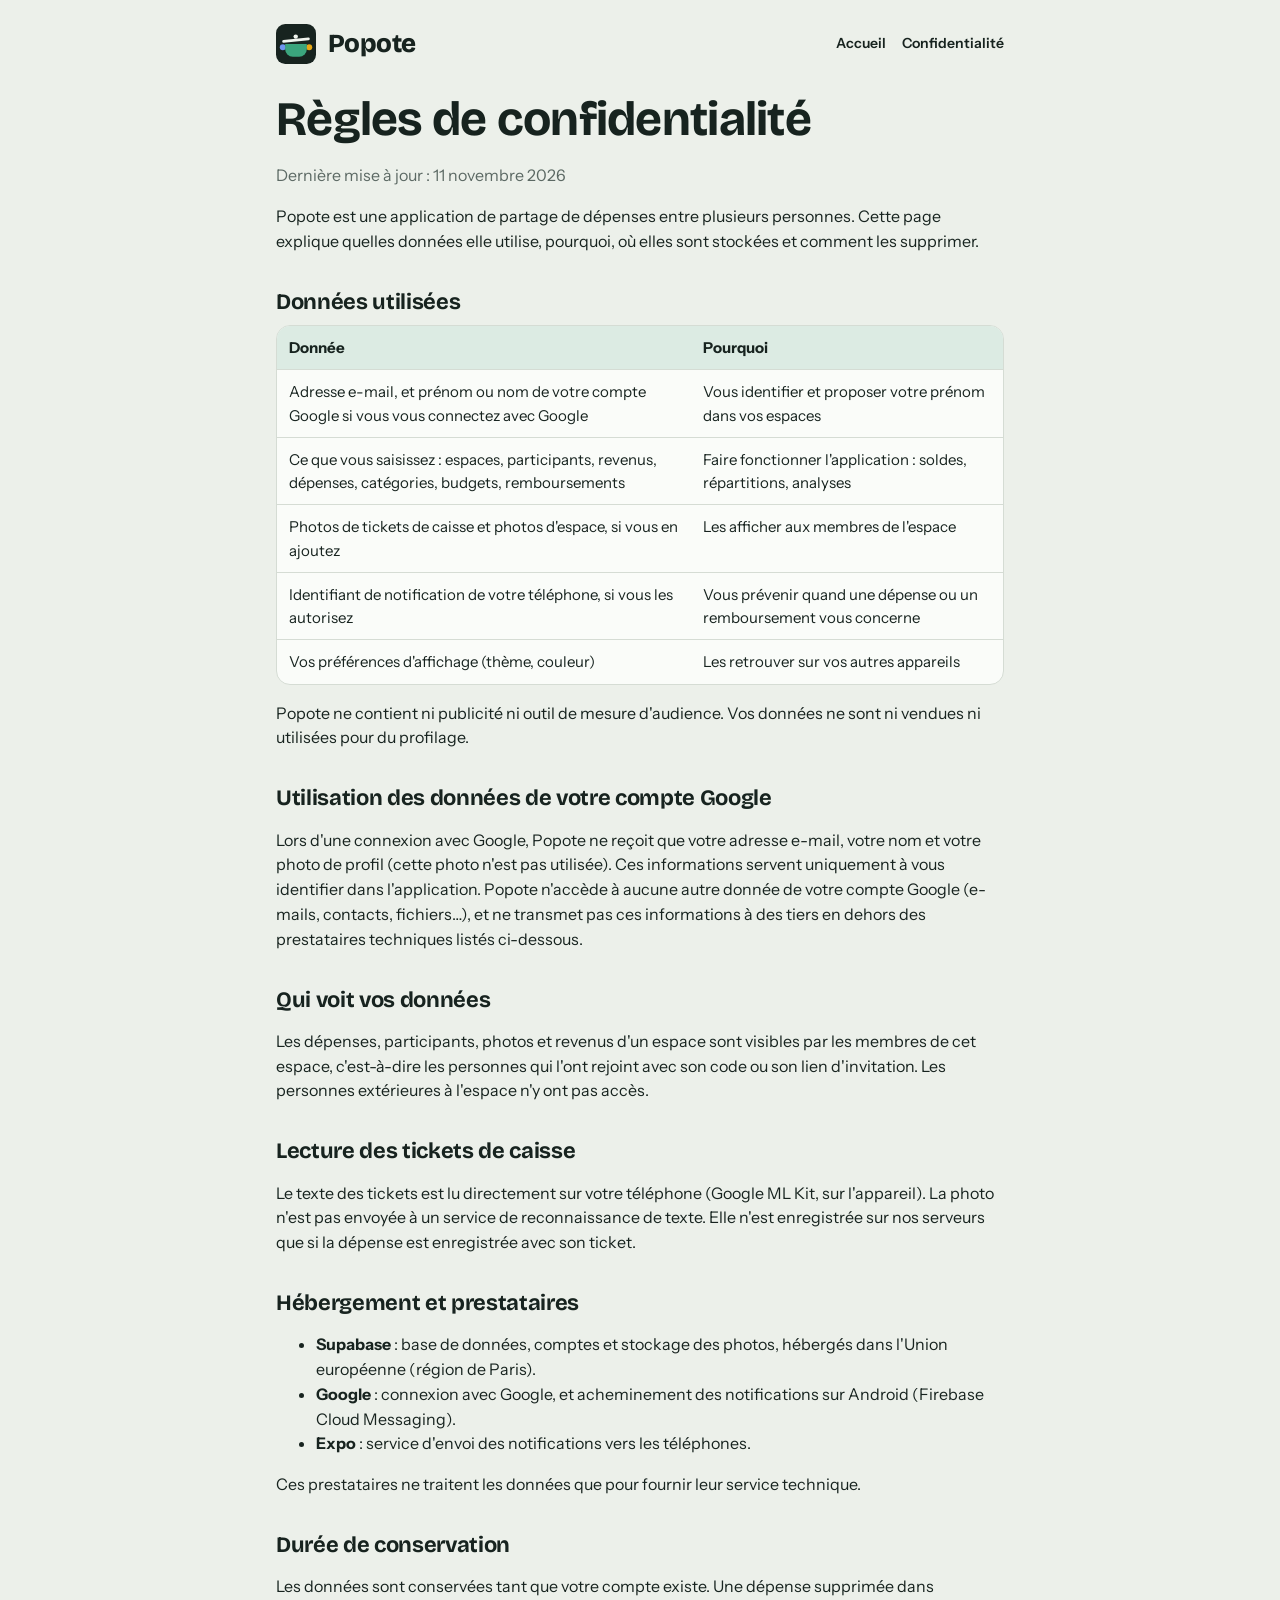
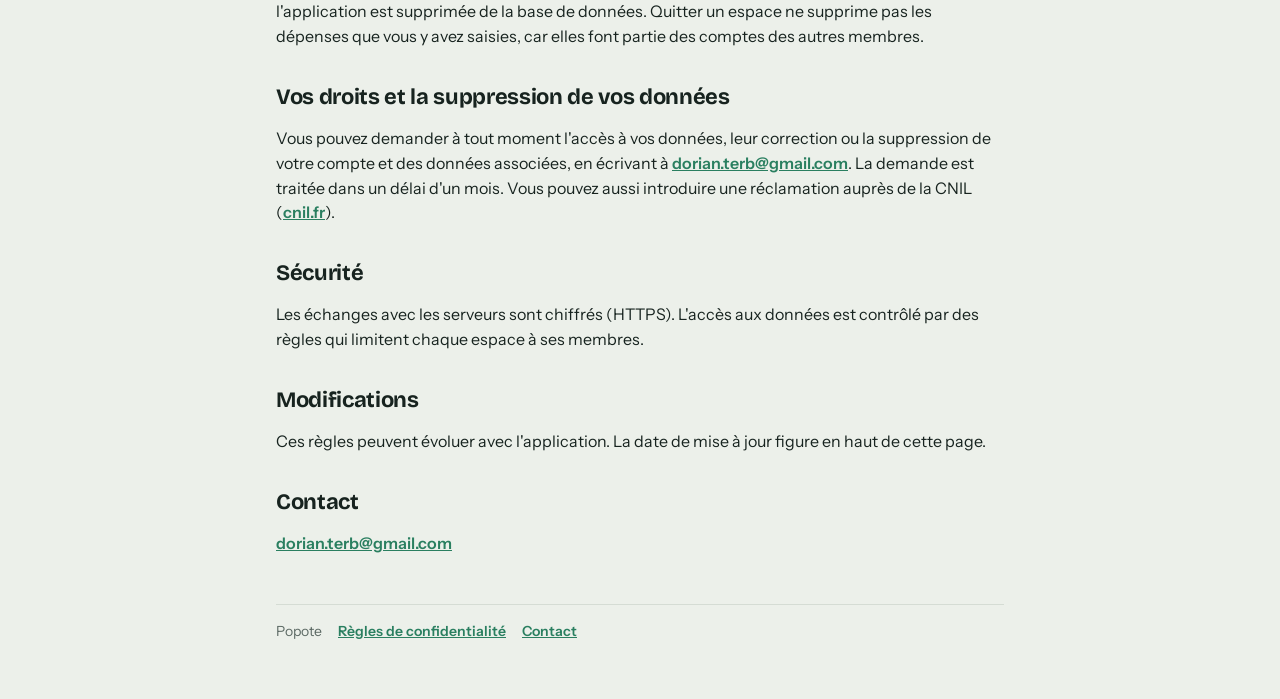
==== confidentialite.html @ c0b5ee0b "Pages d'accueil et de confidentialité de Popote" ====
<!doctype html>
<html lang="fr">
<head><meta charset="utf-8"><meta name="viewport" content="width=device-width, initial-scale=1"><link rel="icon" href="favicon.svg"><link rel="preconnect" href="https://fonts.googleapis.com"><link rel="preconnect" href="https://fonts.gstatic.com" crossorigin><link href="https://fonts.googleapis.com/css2?family=Bricolage+Grotesque:opsz,wght@12..96,700;12..96,800&family=Instrument+Sans:wght@400;600&display=swap" rel="stylesheet"><link rel="stylesheet" href="style.css">
<title>Confidentialité · Popote</title>
<meta name="description" content="Règles de confidentialité de l'application Popote.">
</head>
<body><div class="wrap">
<header class="top"><a href="./"><svg width="40" height="40" viewBox="0 0 100 100" aria-hidden="true"><rect width="100" height="100" rx="23" fill="#17231F"/><circle cx="17" cy="58" r="7.5" fill="#6F95EE"/><circle cx="83" cy="58" r="7.5" fill="#E8A917"/><path d="M23 50h54v13a19 19 0 0 1-19 19H42a19 19 0 0 1-19-19z" fill="#3BA57D"/><path d="M19 43.5L81 37" stroke="#F1F5EF" stroke-width="7" stroke-linecap="round"/><circle cx="49.3" cy="31.5" r="5.5" fill="#F1F5EF"/></svg><span class="brand">Popote</span></a><nav><a href="./">Accueil</a><a href="confidentialite.html">Confidentialité</a></nav></header>
<main>
<h1>Règles de confidentialité</h1>
<p class="muted">Dernière mise à jour : 11 novembre 2026</p>
<p>Popote est une application de partage de dépenses entre plusieurs personnes. Cette page explique quelles données elle utilise, pourquoi, où elles sont stockées et comment les supprimer.</p>

<h2>Données utilisées</h2>
<table>
<thead><tr><th>Donnée</th><th>Pourquoi</th></tr></thead>
<tbody>
<tr><td>Adresse e-mail, et prénom ou nom de votre compte Google si vous vous connectez avec Google</td><td>Vous identifier et proposer votre prénom dans vos espaces</td></tr>
<tr><td>Ce que vous saisissez : espaces, participants, revenus, dépenses, catégories, budgets, remboursements</td><td>Faire fonctionner l'application : soldes, répartitions, analyses</td></tr>
<tr><td>Photos de tickets de caisse et photos d'espace, si vous en ajoutez</td><td>Les afficher aux membres de l'espace</td></tr>
<tr><td>Identifiant de notification de votre téléphone, si vous les autorisez</td><td>Vous prévenir quand une dépense ou un remboursement vous concerne</td></tr>
<tr><td>Vos préférences d'affichage (thème, couleur)</td><td>Les retrouver sur vos autres appareils</td></tr>
</tbody>
</table>
<p>Popote ne contient ni publicité ni outil de mesure d'audience. Vos données ne sont ni vendues ni utilisées pour du profilage.</p>

<h2>Utilisation des données de votre compte Google</h2>
<p>Lors d'une connexion avec Google, Popote ne reçoit que votre adresse e-mail, votre nom et votre photo de profil (cette photo n'est pas utilisée). Ces informations servent uniquement à vous identifier dans l'application. Popote n'accède à aucune autre donnée de votre compte Google (e-mails, contacts, fichiers…), et ne transmet pas ces informations à des tiers en dehors des prestataires techniques listés ci-dessous.</p>

<h2>Qui voit vos données</h2>
<p>Les dépenses, participants, photos et revenus d'un espace sont visibles par les membres de cet espace, c'est-à-dire les personnes qui l'ont rejoint avec son code ou son lien d'invitation. Les personnes extérieures à l'espace n'y ont pas accès.</p>

<h2>Lecture des tickets de caisse</h2>
<p>Le texte des tickets est lu directement sur votre téléphone (Google ML Kit, sur l'appareil). La photo n'est pas envoyée à un service de reconnaissance de texte. Elle n'est enregistrée sur nos serveurs que si la dépense est enregistrée avec son ticket.</p>

<h2>Hébergement et prestataires</h2>
<ul>
<li><strong>Supabase</strong> : base de données, comptes et stockage des photos, hébergés dans l'Union européenne (région de Paris).</li>
<li><strong>Google</strong> : connexion avec Google, et acheminement des notifications sur Android (Firebase Cloud Messaging).</li>
<li><strong>Expo</strong> : service d'envoi des notifications vers les téléphones.</li>
</ul>
<p>Ces prestataires ne traitent les données que pour fournir leur service technique.</p>

<h2>Durée de conservation</h2>
<p>Les données sont conservées tant que votre compte existe. Une dépense supprimée dans l'application est supprimée de la base de données. Quitter un espace ne supprime pas les dépenses que vous y avez saisies, car elles font partie des comptes des autres membres.</p>

<h2>Vos droits et la suppression de vos données</h2>
<p>Vous pouvez demander à tout moment l'accès à vos données, leur correction ou la suppression de votre compte et des données associées, en écrivant à <a href="mailto:dorian.terb@gmail.com">dorian.terb@gmail.com</a>. La demande est traitée dans un délai d'un mois. Vous pouvez aussi introduire une réclamation auprès de la CNIL (<a href="https://www.cnil.fr">cnil.fr</a>).</p>

<h2>Sécurité</h2>
<p>Les échanges avec les serveurs sont chiffrés (HTTPS). L'accès aux données est contrôlé par des règles qui limitent chaque espace à ses membres.</p>

<h2>Modifications</h2>
<p>Ces règles peuvent évoluer avec l'application. La date de mise à jour figure en haut de cette page.</p>

<h2>Contact</h2>
<p><a href="mailto:dorian.terb@gmail.com">dorian.terb@gmail.com</a></p>
</main>
<footer><span>Popote</span><a href="confidentialite.html">Règles de confidentialité</a><a href="mailto:dorian.terb@gmail.com">Contact</a></footer>
</div></body></html>
---- style.css ----
:root{--bg:#ECF0EA;--surface:#FAFCF9;--ink:#17231F;--muted:#5C6964;--line:#D5DCD4;--mix:#2A7F60;--mix-soft:#DCEBE3;--hero:#17231F;--hero-ink:#F1F5EF;--accent:#E8A917;--a:#2B59C3}
@media (prefers-color-scheme:dark){:root{--bg:#0F1513;--surface:#18201D;--ink:#E8EEEA;--muted:#95A49D;--line:#2A3531;--mix:#5DC19A;--mix-soft:#1D3229;--hero:#22302A;--hero-ink:#EDF3EF;--accent:#F0C24E;--a:#8EADF6}}
*{box-sizing:border-box}
html{-webkit-text-size-adjust:100%}
body{margin:0;background:var(--bg);color:var(--ink);font-family:"Instrument Sans",system-ui,-apple-system,"Segoe UI",sans-serif;font-size:16px;line-height:1.55}
a{color:var(--mix);font-weight:600}
.wrap{max-width:760px;margin:0 auto;padding:24px 16px 56px}
header.top{display:flex;align-items:center;gap:12px;margin-bottom:28px}
header.top a{text-decoration:none;color:var(--ink);display:flex;align-items:center;gap:12px}
.brand{font-family:"Bricolage Grotesque",system-ui,sans-serif;font-weight:800;font-size:26px;letter-spacing:-.02em}
nav{margin-left:auto;display:flex;gap:16px;font-size:14px}
h1,h2,h3{font-family:"Bricolage Grotesque",system-ui,sans-serif;letter-spacing:-.015em;line-height:1.15;text-wrap:balance}
h1{font-size:clamp(32px,7vw,48px);margin:0 0 12px}
h2{font-size:22px;margin:36px 0 10px}
h3{font-size:17px;margin:20px 0 6px}
.hero{background:var(--hero);color:var(--hero-ink);border-radius:24px;padding:28px 22px}
.hero p{color:var(--hero-ink);opacity:.85;margin:0;max-width:56ch}
.hero h1 b{color:var(--accent)}
.grid{display:grid;grid-template-columns:repeat(auto-fit,minmax(210px,1fr));gap:12px;margin-top:22px}
.card{background:var(--surface);border:1px solid var(--line);border-radius:18px;padding:16px}
.card h3{margin-top:0}
.card p{margin:0;color:var(--muted);font-size:15px}
.muted{color:var(--muted)}
table{width:100%;border-collapse:collapse;font-size:15px;background:var(--surface);border:1px solid var(--line);border-radius:14px;overflow:hidden;display:block;overflow-x:auto}
th,td{text-align:left;padding:10px 12px;border-top:1px solid var(--line);vertical-align:top}
thead th{border-top:0;background:var(--mix-soft)}
footer{margin-top:48px;padding-top:16px;border-top:1px solid var(--line);font-size:14px;color:var(--muted);display:flex;gap:16px;flex-wrap:wrap}
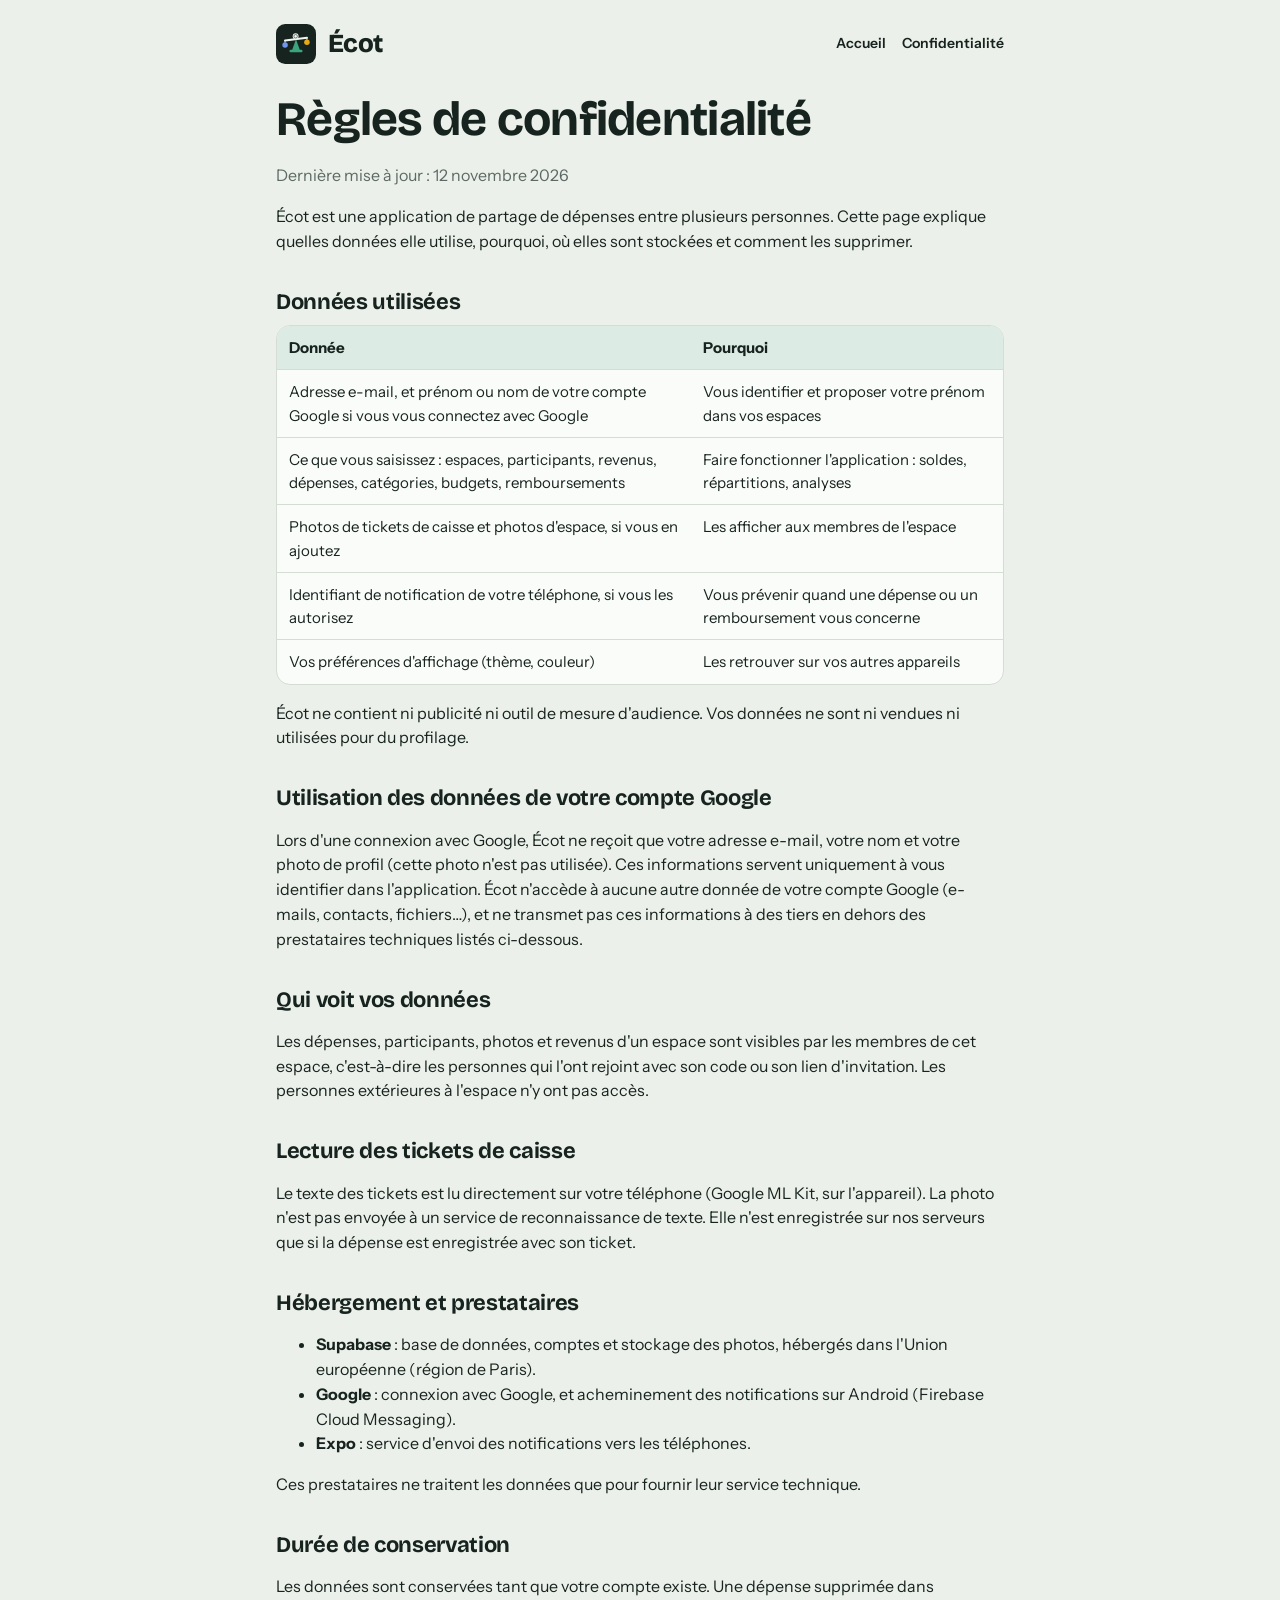
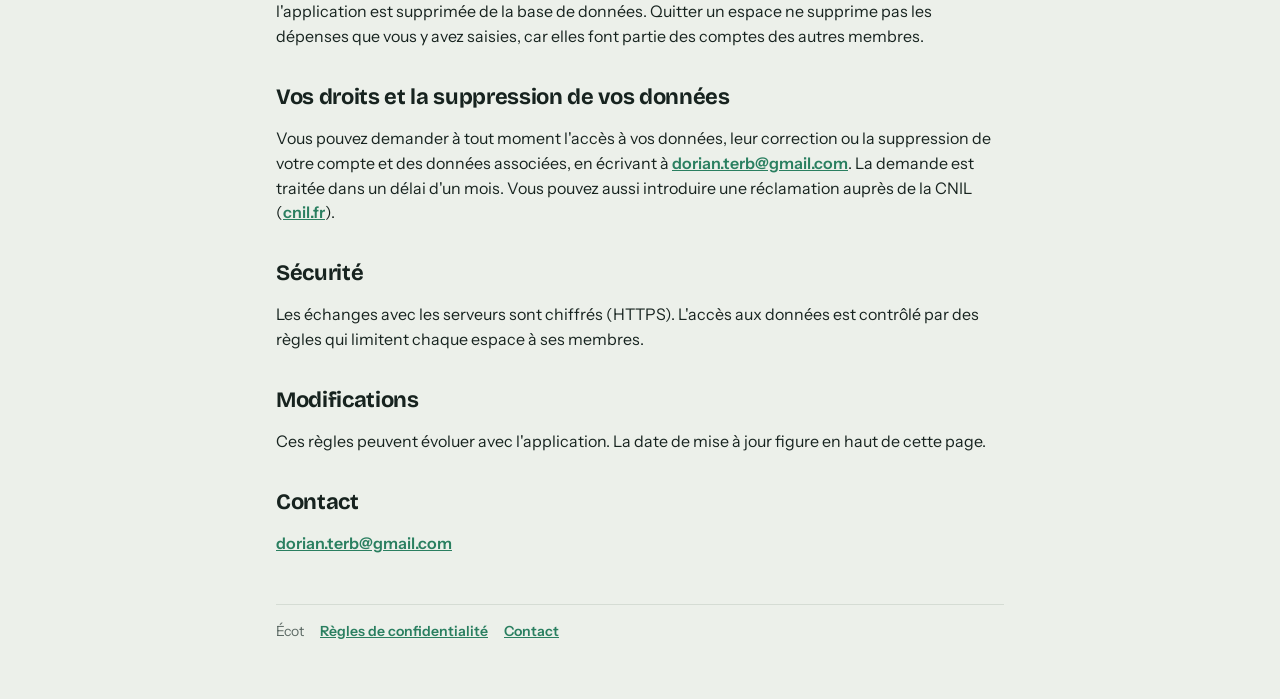
==== commit 798a9bf4: "Rename the app to Écot with its new balance logo" ====
--- a/confidentialite.html
+++ b/confidentialite.html
@@ -1,15 +1,15 @@
 <!doctype html>
 <html lang="fr">
 <head><meta charset="utf-8"><meta name="viewport" content="width=device-width, initial-scale=1"><link rel="icon" href="favicon.svg"><link rel="preconnect" href="https://fonts.googleapis.com"><link rel="preconnect" href="https://fonts.gstatic.com" crossorigin><link href="https://fonts.googleapis.com/css2?family=Bricolage+Grotesque:opsz,wght@12..96,700;12..96,800&family=Instrument+Sans:wght@400;600&display=swap" rel="stylesheet"><link rel="stylesheet" href="style.css">
-<title>Confidentialité · Popote</title>
-<meta name="description" content="Règles de confidentialité de l'application Popote.">
+<title>Confidentialité · Écot</title>
+<meta name="description" content="Règles de confidentialité de l'application Écot.">
 </head>
 <body><div class="wrap">
-<header class="top"><a href="./"><svg width="40" height="40" viewBox="0 0 100 100" aria-hidden="true"><rect width="100" height="100" rx="23" fill="#17231F"/><circle cx="17" cy="58" r="7.5" fill="#6F95EE"/><circle cx="83" cy="58" r="7.5" fill="#E8A917"/><path d="M23 50h54v13a19 19 0 0 1-19 19H42a19 19 0 0 1-19-19z" fill="#3BA57D"/><path d="M19 43.5L81 37" stroke="#F1F5EF" stroke-width="7" stroke-linecap="round"/><circle cx="49.3" cy="31.5" r="5.5" fill="#F1F5EF"/></svg><span class="brand">Popote</span></a><nav><a href="./">Accueil</a><a href="confidentialite.html">Confidentialité</a></nav></header>
+<header class="top"><a href="./"><svg width="40" height="40" viewBox="0 0 100 100" aria-hidden="true"><rect width="100" height="100" rx="23" fill="#17231F"/><g transform="translate(50 50) scale(0.86) translate(-50 -55)"><path d="M50 41L38.5 73H61.5Z" fill="#3BA57D"/><rect x="31" y="72" width="38" height="7" rx="3.5" fill="#3BA57D"/><path d="M18.24 44.9V50.4M81.76 37.1V42.6" stroke="#F1F5EF" stroke-width="2.4" stroke-linecap="round"/><circle cx="18.24" cy="57.9" r="8" fill="#6F95EE"/><circle cx="81.76" cy="50.1" r="8" fill="#E8A917"/><path d="M18.24 44.9L81.76 37.1" stroke="#F1F5EF" stroke-width="6" stroke-linecap="round"/><circle cx="48.96" cy="32.56" r="8.5" fill="#F1F5EF"/><circle cx="48.96" cy="32.56" r="5.2" fill="none" stroke="#17231F" stroke-width="1.6"/></g></svg><span class="brand">Écot</span></a><nav><a href="./">Accueil</a><a href="confidentialite.html">Confidentialité</a></nav></header>
 <main>
 <h1>Règles de confidentialité</h1>
-<p class="muted">Dernière mise à jour : 11 novembre 2026</p>
-<p>Popote est une application de partage de dépenses entre plusieurs personnes. Cette page explique quelles données elle utilise, pourquoi, où elles sont stockées et comment les supprimer.</p>
+<p class="muted">Dernière mise à jour : 12 novembre 2026</p>
+<p>Écot est une application de partage de dépenses entre plusieurs personnes. Cette page explique quelles données elle utilise, pourquoi, où elles sont stockées et comment les supprimer.</p>
 
 <h2>Données utilisées</h2>
 <table>
@@ -22,10 +22,10 @@
 <tr><td>Vos préférences d'affichage (thème, couleur)</td><td>Les retrouver sur vos autres appareils</td></tr>
 </tbody>
 </table>
-<p>Popote ne contient ni publicité ni outil de mesure d'audience. Vos données ne sont ni vendues ni utilisées pour du profilage.</p>
+<p>Écot ne contient ni publicité ni outil de mesure d'audience. Vos données ne sont ni vendues ni utilisées pour du profilage.</p>
 
 <h2>Utilisation des données de votre compte Google</h2>
-<p>Lors d'une connexion avec Google, Popote ne reçoit que votre adresse e-mail, votre nom et votre photo de profil (cette photo n'est pas utilisée). Ces informations servent uniquement à vous identifier dans l'application. Popote n'accède à aucune autre donnée de votre compte Google (e-mails, contacts, fichiers…), et ne transmet pas ces informations à des tiers en dehors des prestataires techniques listés ci-dessous.</p>
+<p>Lors d'une connexion avec Google, Écot ne reçoit que votre adresse e-mail, votre nom et votre photo de profil (cette photo n'est pas utilisée). Ces informations servent uniquement à vous identifier dans l'application. Écot n'accède à aucune autre donnée de votre compte Google (e-mails, contacts, fichiers…), et ne transmet pas ces informations à des tiers en dehors des prestataires techniques listés ci-dessous.</p>
 
 <h2>Qui voit vos données</h2>
 <p>Les dépenses, participants, photos et revenus d'un espace sont visibles par les membres de cet espace, c'est-à-dire les personnes qui l'ont rejoint avec son code ou son lien d'invitation. Les personnes extérieures à l'espace n'y ont pas accès.</p>
@@ -56,5 +56,5 @@
 <h2>Contact</h2>
 <p><a href="mailto:dorian.terb@gmail.com">dorian.terb@gmail.com</a></p>
 </main>
-<footer><span>Popote</span><a href="confidentialite.html">Règles de confidentialité</a><a href="mailto:dorian.terb@gmail.com">Contact</a></footer>
+<footer><span>Écot</span><a href="confidentialite.html">Règles de confidentialité</a><a href="mailto:dorian.terb@gmail.com">Contact</a></footer>
 </div></body></html>
